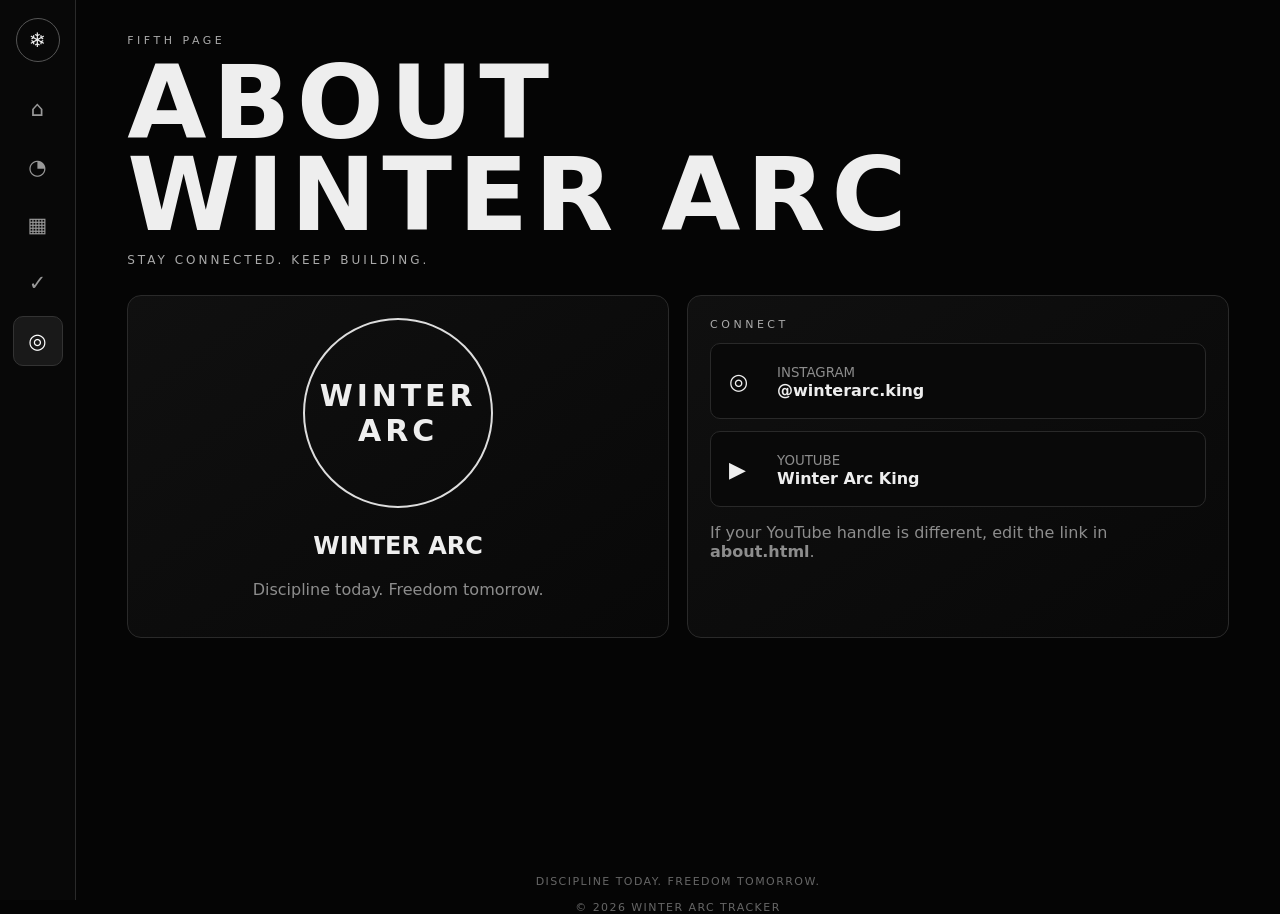
==== about.html @ eabc0e8a "Add files via upload" ====
<!doctype html>
<html lang="en"><head><meta charset="utf-8"><meta name="viewport" content="width=device-width,initial-scale=1"><title>About Winter Arc | Winter Arc</title><link rel="stylesheet" href="style.css"></head>
<body><div class="app"><aside class="sidebar"><div class="logoMark">❄</div><nav class="nav"><a href="index.html" class="" title="Home">⌂</a><a href="sleep.html" class="" title="Sleep">◔</a><a href="calendar.html" class="" title="Calendar">▦</a><a href="review.html" class="" title="Review">✓</a><a href="about.html" class="active" title="About">◎</a></nav></aside>
<main class="main"><header class="topbar"><a class="mobileLogo" href="index.html">WINTER ARC</a><span>☰</span></header><section class="page"><div class="kicker">FIFTH PAGE</div><h1 class="title">ABOUT<br>WINTER ARC</h1><p class="subtitle">Stay connected. Keep building.</p><div class="grid grid2" style="margin-top:28px"><div class="card" style="text-align:center"><div class="aboutLogo">WINTER<br>ARC</div><h2 style="margin-top:24px">WINTER ARC</h2><p class="muted">Discipline today. Freedom tomorrow.</p></div><div class="card"><div class="kicker">CONNECT</div><a class="social" href="https://www.instagram.com/winterarc.king/" target="_blank" rel="noopener"><div class="socialIcon">◎</div><div><small class="muted">INSTAGRAM</small><br><b>@winterarc.king</b></div></a><a class="social" href="https://www.youtube.com/@winterarcking" target="_blank" rel="noopener"><div class="socialIcon">▶</div><div><small class="muted">YOUTUBE</small><br><b>Winter Arc King</b></div></a><p class="muted">If your YouTube handle is different, edit the link in <b>about.html</b>.</p></div></div></section>
<div class="toast"></div><footer class="footer">DISCIPLINE TODAY. FREEDOM TOMORROW.<br><br>© 2026 WINTER ARC TRACKER</footer></main></div><script src="script.js"></script></body></html>
---- style.css ----
:root{--bg:#050505;--panel:#0d0d0d;--line:#2a2a2a;--text:#eee;--muted:#8d8d8d;--cream:#ddd5c8}
*{box-sizing:border-box}html{scroll-behavior:smooth}body{margin:0;background:var(--bg);color:var(--text);font-family:Inter,system-ui,-apple-system,"Segoe UI",sans-serif;min-height:100vh}a{color:inherit;text-decoration:none}button,input,textarea{font:inherit}
.app{display:flex;min-height:100vh}.sidebar{position:fixed;inset:0 auto 0 0;width:76px;background:#080808;border-right:1px solid var(--line);z-index:20;display:flex;flex-direction:column;align-items:center;padding:18px 10px;gap:12px}.logoMark{width:44px;height:44px;border:1px solid #555;border-radius:50%;display:grid;place-items:center;font-size:20px;margin-bottom:10px}.nav{display:flex;flex-direction:column;gap:8px;width:100%;align-items:center}.nav a{width:50px;height:50px;border-radius:10px;display:grid;place-items:center;color:#999;font-size:21px;border:1px solid transparent}.nav a:hover,.nav a.active{background:#191919;border-color:#333;color:#fff}
.main{margin-left:76px;width:calc(100% - 76px);min-width:0}.topbar{display:none;position:sticky;top:0;z-index:19;height:60px;background:rgba(5,5,5,.96);border-bottom:1px solid var(--line);align-items:center;justify-content:space-between;padding:0 16px}.mobileLogo{font-weight:800;letter-spacing:.2em}.mobileMenu{font-size:25px;background:none;border:0;color:#fff}
.page{min-height:calc(100vh - 60px);padding:34px clamp(18px,4vw,58px) 40px}.kicker{font-size:11px;letter-spacing:.32em;color:#aaa;text-transform:uppercase}.title{font-size:clamp(48px,8vw,104px);line-height:.9;letter-spacing:.06em;margin:10px 0 8px;font-weight:900}.subtitle{letter-spacing:.25em;color:#aaa;text-transform:uppercase;font-size:12px}
.hero{min-height:540px;border:1px solid #292929;border-radius:16px;overflow:hidden;position:relative;background:linear-gradient(90deg,rgba(0,0,0,.94),rgba(0,0,0,.38)),url("winter-theme.png") center/cover}.heroOverlay{padding:clamp(28px,5vw,70px);max-width:720px}.heroCard{margin-top:34px;width:min(100%,370px);padding:25px;border:1px solid #343434;background:rgba(5,5,5,.82);backdrop-filter:blur(8px);border-radius:14px}.heroCard h2{font-size:30px;margin:10px 0}.heroCard p{color:#aaa;line-height:1.6}
.btn{display:inline-flex;align-items:center;justify-content:center;border:1px solid #484848;background:#171717;color:#fff;padding:11px 17px;border-radius:8px;cursor:pointer}.btn:hover{background:#232323}.btn.primary{background:var(--cream);color:#070707;border-color:var(--cream);font-weight:750}
.grid{display:grid;gap:18px}.grid2{grid-template-columns:repeat(2,minmax(0,1fr))}.card{background:linear-gradient(145deg,#101010,#080808);border:1px solid var(--line);border-radius:14px;padding:22px}.card h2,.card h3{margin-top:0}.sectionHead{margin:30px 0 17px}.muted{color:var(--muted)}.stat{font-size:52px;font-weight:850}.progress{height:9px;background:#202020;border:1px solid #303030;border-radius:99px;overflow:hidden}.progress span{display:block;height:100%;width:0;background:var(--cream);transition:.25s}
.days{display:flex;gap:8px;overflow-x:auto;padding:8px 2px 12px}.day{flex:0 0 42px;height:42px;border-radius:50%;border:1px solid #333;background:#090909;color:#aaa;display:grid;place-items:center;cursor:pointer}.day.done{background:var(--cream);color:#050505;border-color:var(--cream)}.day.selected{outline:2px solid #888;outline-offset:2px}
.habit{display:flex;align-items:center;gap:12px;padding:14px 0;border-bottom:1px solid #202020}.habit:last-child{border-bottom:0}.check{appearance:none;width:21px;height:21px;border:1px solid #666;border-radius:50%;background:#090909;cursor:pointer;flex:0 0 auto}.check:checked{background:var(--cream);box-shadow:inset 0 0 0 5px #090909}.habit span{flex:1}.todo{font-size:11px;color:#777}
input,textarea{width:100%;background:#080808;border:1px solid #303030;color:#fff;border-radius:8px;padding:12px;outline:none}textarea{min-height:145px;resize:vertical}label{display:block;font-size:12px;color:#aaa;margin-bottom:8px}.field{margin-bottom:16px}.sleepForm{display:grid;grid-template-columns:1fr 1fr;gap:14px}.sleepRow{display:grid;grid-template-columns:1fr auto auto;gap:12px;align-items:center;padding:14px 0;border-bottom:1px solid #222}
.calendar{display:grid;grid-template-columns:repeat(7,1fr);gap:5px}.calHead{color:#777;font-size:10px;text-align:center;padding:7px}.date{aspect-ratio:1;border:1px solid #292929;border-radius:8px;background:#0a0a0a;color:#aaa;cursor:pointer;display:grid;place-items:center}.date.empty{border-color:transparent;background:transparent;cursor:default}.date.done{background:var(--cream);color:#050505;border-color:var(--cream)}.monthTitle{font-size:22px;letter-spacing:.12em;margin:8px 0 14px}.monthTabs{display:flex;gap:8px;margin-bottom:18px;overflow:auto}.monthTabs button{white-space:nowrap}.monthPanel{display:none}.monthPanel.active{display:block}
.aboutLogo{width:190px;height:190px;border:2px solid #ddd;border-radius:50%;display:grid;place-items:center;margin:auto;font-size:30px;letter-spacing:.13em;font-weight:850;text-align:center}.social{display:flex;align-items:center;gap:14px;border:1px solid #292929;padding:18px;border-radius:10px;background:#090909;margin-top:12px}.socialIcon{font-size:22px;width:34px}.footer{text-align:center;color:#666;padding:35px 0 0;font-size:11px;letter-spacing:.13em}.toast{position:fixed;bottom:20px;right:20px;background:var(--cream);color:#070707;padding:11px 15px;border-radius:8px;display:none;z-index:50;font-weight:750}
@media(max-width:800px){.sidebar{display:none}.main{margin-left:0;width:100%}.topbar{display:flex}.page{padding:24px 15px 36px}.hero{min-height:600px;background-position:62% center}.heroOverlay{padding:26px 18px}.title{font-size:53px}.grid2{grid-template-columns:1fr}.card{padding:18px}.stat{font-size:42px}.sleepForm{grid-template-columns:1fr}.calendar{gap:3px}.date{font-size:12px;border-radius:6px}.calHead{font-size:9px}.aboutLogo{width:150px;height:150px}}
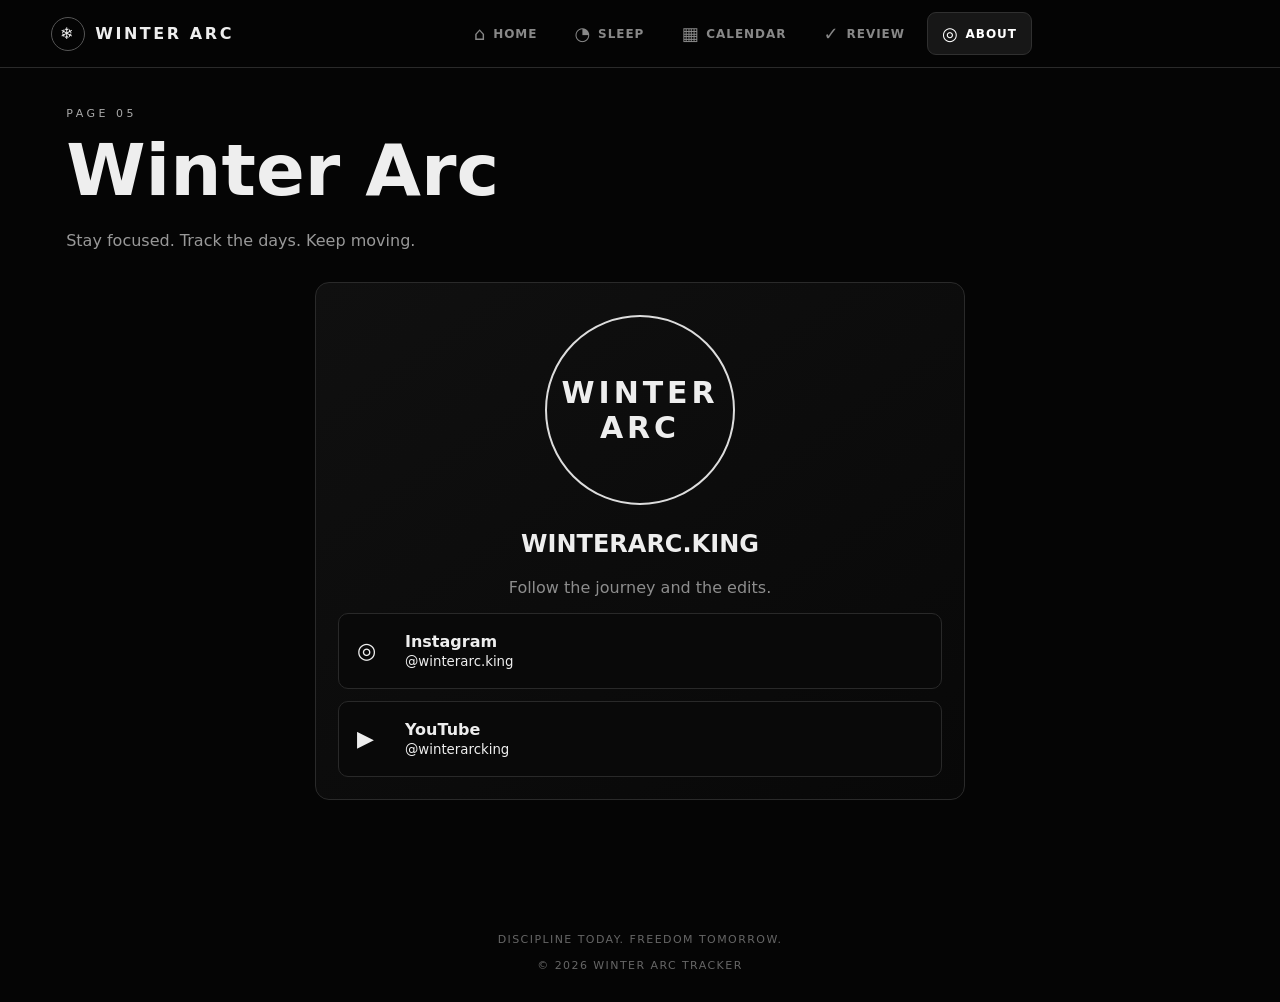
==== commit 26fe35fa: "Add files via upload" ====
--- a/about.html
+++ b/about.html
@@ -1,5 +1,10 @@
-<!doctype html>
-<html lang="en"><head><meta charset="utf-8"><meta name="viewport" content="width=device-width,initial-scale=1"><title>About Winter Arc | Winter Arc</title><link rel="stylesheet" href="style.css"></head>
-<body><div class="app"><aside class="sidebar"><div class="logoMark">❄</div><nav class="nav"><a href="index.html" class="" title="Home">⌂</a><a href="sleep.html" class="" title="Sleep">◔</a><a href="calendar.html" class="" title="Calendar">▦</a><a href="review.html" class="" title="Review">✓</a><a href="about.html" class="active" title="About">◎</a></nav></aside>
-<main class="main"><header class="topbar"><a class="mobileLogo" href="index.html">WINTER ARC</a><span>☰</span></header><section class="page"><div class="kicker">FIFTH PAGE</div><h1 class="title">ABOUT<br>WINTER ARC</h1><p class="subtitle">Stay connected. Keep building.</p><div class="grid grid2" style="margin-top:28px"><div class="card" style="text-align:center"><div class="aboutLogo">WINTER<br>ARC</div><h2 style="margin-top:24px">WINTER ARC</h2><p class="muted">Discipline today. Freedom tomorrow.</p></div><div class="card"><div class="kicker">CONNECT</div><a class="social" href="https://www.instagram.com/winterarc.king/" target="_blank" rel="noopener"><div class="socialIcon">◎</div><div><small class="muted">INSTAGRAM</small><br><b>@winterarc.king</b></div></a><a class="social" href="https://www.youtube.com/@winterarcking" target="_blank" rel="noopener"><div class="socialIcon">▶</div><div><small class="muted">YOUTUBE</small><br><b>Winter Arc King</b></div></a><p class="muted">If your YouTube handle is different, edit the link in <b>about.html</b>.</p></div></div></section>
-<div class="toast"></div><footer class="footer">DISCIPLINE TODAY. FREEDOM TOMORROW.<br><br>© 2026 WINTER ARC TRACKER</footer></main></div><script src="script.js"></script></body></html>+<!doctype html><html lang="en"><head><meta charset="utf-8"><meta name="viewport" content="width=device-width,initial-scale=1,viewport-fit=cover"><meta name="theme-color" content="#050505"><title>About | Winter Arc</title><link rel="stylesheet" href="style-v4.css"></head><body><header class="siteHeader">
+  <a class="brand" href="index.html"><span class="brandIcon">❄</span><span>WINTER ARC</span></a>
+  <nav class="siteNav" aria-label="Main navigation">
+    <a href="index.html" class=""><span>⌂</span><b>Home</b></a>
+    <a href="sleep.html" class=""><span>◔</span><b>Sleep</b></a>
+    <a href="calendar.html" class=""><span>▦</span><b>Calendar</b></a>
+    <a href="review.html" class=""><span>✓</span><b>Review</b></a>
+    <a href="about.html" class="active"><span>◎</span><b>About</b></a>
+  </nav>
+</header><main class="main"><section class="page"><div class="pageIntro"><div class="kicker">PAGE 05</div><h1>Winter Arc</h1><p>Stay focused. Track the days. Keep moving.</p></div><div class="card aboutCard"><div class="aboutLogo">WINTER<br>ARC</div><h2>WINTERARC.KING</h2><p class="muted">Follow the journey and the edits.</p><a class="social" href="https://www.instagram.com/winterarc.king/" target="_blank" rel="noopener"><span class="socialIcon">◎</span><span><b>Instagram</b><br><small>@winterarc.king</small></span></a><a class="social" href="https://www.youtube.com/@winterarcking" target="_blank" rel="noopener"><span class="socialIcon">▶</span><span><b>YouTube</b><br><small>@winterarcking</small></span></a></div></section><footer class="footer">DISCIPLINE TODAY. FREEDOM TOMORROW.<br><br>© 2026 WINTER ARC TRACKER</footer></main><div class="toast"></div><script src="script-v4.js"></script></body></html>
--- a/style-v4.css
+++ b/style-v4.css
@@ -0,0 +1,17 @@
+
+:root{--bg:#050505;--panel:#0d0d0d;--line:#2a2a2a;--text:#eee;--muted:#8d8d8d;--cream:#ddd5c8}
+*{box-sizing:border-box}html{scroll-behavior:smooth}body{margin:0;background:var(--bg);color:var(--text);font-family:Inter,system-ui,-apple-system,"Segoe UI",sans-serif;min-height:100vh}a{color:inherit;text-decoration:none}button,input,textarea{font:inherit}
+.siteHeader{position:sticky;top:0;z-index:100;display:flex;align-items:center;gap:28px;padding:12px clamp(14px,4vw,52px);background:rgba(5,5,5,.97);border-bottom:1px solid var(--line);backdrop-filter:blur(14px)}
+.brand{display:flex;align-items:center;gap:10px;font-weight:900;letter-spacing:.16em;white-space:nowrap}.brandIcon{width:34px;height:34px;border:1px solid #555;border-radius:50%;display:grid;place-items:center;font-size:16px}.siteNav{display:flex;align-items:center;justify-content:center;gap:7px;flex:1}.siteNav a{display:flex;align-items:center;justify-content:center;gap:7px;padding:10px 14px;border:1px solid transparent;border-radius:9px;color:#888;font-size:12px;letter-spacing:.08em;text-transform:uppercase;white-space:nowrap}.siteNav a span{font-size:18px}.siteNav a:hover,.siteNav a.active{background:#171717;border-color:#303030;color:#fff}
+.main{width:100%;min-width:0}.page{max-width:1250px;margin:auto;min-height:calc(100vh - 70px);padding:34px clamp(15px,4vw,58px) 40px}.kicker{font-size:11px;letter-spacing:.32em;color:#aaa;text-transform:uppercase}.pageIntro{margin:5px 0 28px}.pageIntro h1{font-size:clamp(38px,6vw,72px);margin:8px 0}.pageIntro p{color:#999;max-width:650px;line-height:1.6}.title{font-size:clamp(48px,8vw,104px);line-height:.9;letter-spacing:.06em;margin:10px 0 8px;font-weight:900}.title span{font-weight:400}.subtitle{letter-spacing:.25em;color:#aaa;text-transform:uppercase;font-size:12px}
+.hero{min-height:540px;border:1px solid #292929;border-radius:16px;overflow:hidden;position:relative;background:linear-gradient(90deg,rgba(0,0,0,.94),rgba(0,0,0,.38)),url("winter-theme.png") center/cover}.heroOverlay{padding:clamp(28px,5vw,70px);max-width:720px}.heroCard{margin-top:34px;width:min(100%,370px);padding:25px;border:1px solid #343434;background:rgba(5,5,5,.82);backdrop-filter:blur(8px);border-radius:14px}.heroCard h2{font-size:30px;margin:10px 0}.heroCard p{color:#aaa;line-height:1.6}
+.btn{display:inline-flex;align-items:center;justify-content:center;border:1px solid #484848;background:#171717;color:#fff;padding:11px 17px;border-radius:8px;cursor:pointer}.btn:hover{background:#232323}.btn.primary{background:var(--cream);color:#070707;border-color:var(--cream);font-weight:750}
+.grid{display:grid;gap:18px}.grid2{grid-template-columns:repeat(2,minmax(0,1fr))}.card{background:linear-gradient(145deg,#101010,#080808);border:1px solid var(--line);border-radius:14px;padding:22px}.card h2,.card h3{margin-top:0}.sectionHead{margin:30px 0 17px}.muted{color:var(--muted)}.stat{font-size:52px;font-weight:850}.progress{height:9px;background:#202020;border:1px solid #303030;border-radius:99px;overflow:hidden}.progress span{display:block;height:100%;width:0;background:var(--cream);transition:.25s}
+.days{display:flex;gap:8px;overflow-x:auto;padding:8px 2px 12px}.day{flex:0 0 42px;height:42px;border-radius:50%;border:1px solid #333;background:#090909;color:#aaa;display:grid;place-items:center;cursor:pointer}.day.done{background:var(--cream);color:#050505;border-color:var(--cream)}.day.selected{outline:2px solid #888;outline-offset:2px}
+.habit{display:flex;align-items:center;gap:12px;padding:14px 0;border-bottom:1px solid #202020}.habit:last-child{border-bottom:0}.check{appearance:none;width:21px;height:21px;border:1px solid #666;border-radius:50%;background:#090909;cursor:pointer;flex:0 0 auto}.check:checked{background:var(--cream);box-shadow:inset 0 0 0 5px #090909}.habit span{flex:1}.todo{font-size:11px;color:#777}
+input,textarea{width:100%;background:#080808;border:1px solid #303030;color:#fff;border-radius:8px;padding:12px;outline:none}textarea{min-height:145px;resize:vertical}label{display:block;font-size:12px;color:#aaa;margin-bottom:8px}.field{margin-bottom:16px}.sleepForm{display:grid;grid-template-columns:1fr 1fr;gap:14px}.sleepRow{display:grid;grid-template-columns:1fr auto auto;gap:12px;align-items:center;padding:14px 0;border-bottom:1px solid #222}
+.calendar{display:grid;grid-template-columns:repeat(7,1fr);gap:5px}.calHead{color:#777;font-size:10px;text-align:center;padding:7px}.date{aspect-ratio:1;border:1px solid #292929;border-radius:8px;background:#0a0a0a;color:#aaa;cursor:pointer;display:grid;place-items:center}.date.empty{border-color:transparent;background:transparent;cursor:default}.date.done{background:var(--cream);color:#050505;border-color:var(--cream)}.monthTitle{font-size:22px;letter-spacing:.12em;margin:8px 0 14px}.monthTabs{display:flex;gap:8px;margin-bottom:18px;overflow:auto}.monthTabs button{white-space:nowrap}.monthPanel{display:none}.monthPanel.active{display:block}
+.aboutCard{text-align:center;max-width:650px;margin:auto}.aboutLogo{width:190px;height:190px;border:2px solid #ddd;border-radius:50%;display:grid;place-items:center;margin:10px auto 25px;font-size:30px;letter-spacing:.13em;font-weight:850;text-align:center}.social{display:flex;align-items:center;gap:14px;border:1px solid #292929;padding:18px;border-radius:10px;background:#090909;margin-top:12px;text-align:left}.socialIcon{font-size:22px;width:34px}.social:hover{background:#151515}.footer{text-align:center;color:#666;padding:35px 15px 30px;font-size:11px;letter-spacing:.13em}.toast{position:fixed;bottom:20px;right:20px;background:var(--cream);color:#070707;padding:11px 15px;border-radius:8px;display:none;z-index:150;font-weight:750}
+.pageLinks{display:grid;grid-template-columns:repeat(5,minmax(0,1fr));gap:10px}.pageLink{background:#0b0b0b;border:1px solid #292929;border-radius:12px;padding:15px;display:flex;flex-direction:column;gap:5px;min-width:0}.pageLink span{font-size:22px;color:#bbb}.pageLink b{font-size:13px}.pageLink small{color:#777;font-size:10px}.pageLink:hover{background:#161616;border-color:#444}
+@media(max-width:900px){.siteHeader{display:block;padding:10px 10px 8px}.brand{justify-content:center;margin-bottom:8px}.siteNav{width:100%;gap:2px;overflow-x:auto;justify-content:flex-start;scrollbar-width:none}.siteNav::-webkit-scrollbar{display:none}.siteNav a{flex:1 1 20%;min-width:64px;padding:7px 4px;gap:3px;flex-direction:column;font-size:9px;letter-spacing:.06em}.siteNav a span{font-size:17px;line-height:1}.page{padding:22px 13px 34px}.hero{min-height:610px;background-position:62% center}.heroOverlay{padding:25px 17px}.title{font-size:52px}.grid2{grid-template-columns:1fr}.card{padding:18px}.stat{font-size:42px}.sleepForm{grid-template-columns:1fr}.calendar{gap:3px}.date{font-size:12px;border-radius:6px}.calHead{font-size:9px}.aboutLogo{width:150px;height:150px}.pageLinks{grid-template-columns:repeat(2,1fr)}.pageLink:last-child{grid-column:1/-1}.footer{padding-bottom:22px}}
+@media(max-width:420px){.siteNav a{min-width:58px}.pageLinks{grid-template-columns:1fr}.pageLink:last-child{grid-column:auto}.hero{min-height:590px}.title{font-size:46px}.heroCard{padding:19px}.heroCard h2{font-size:26px}}
